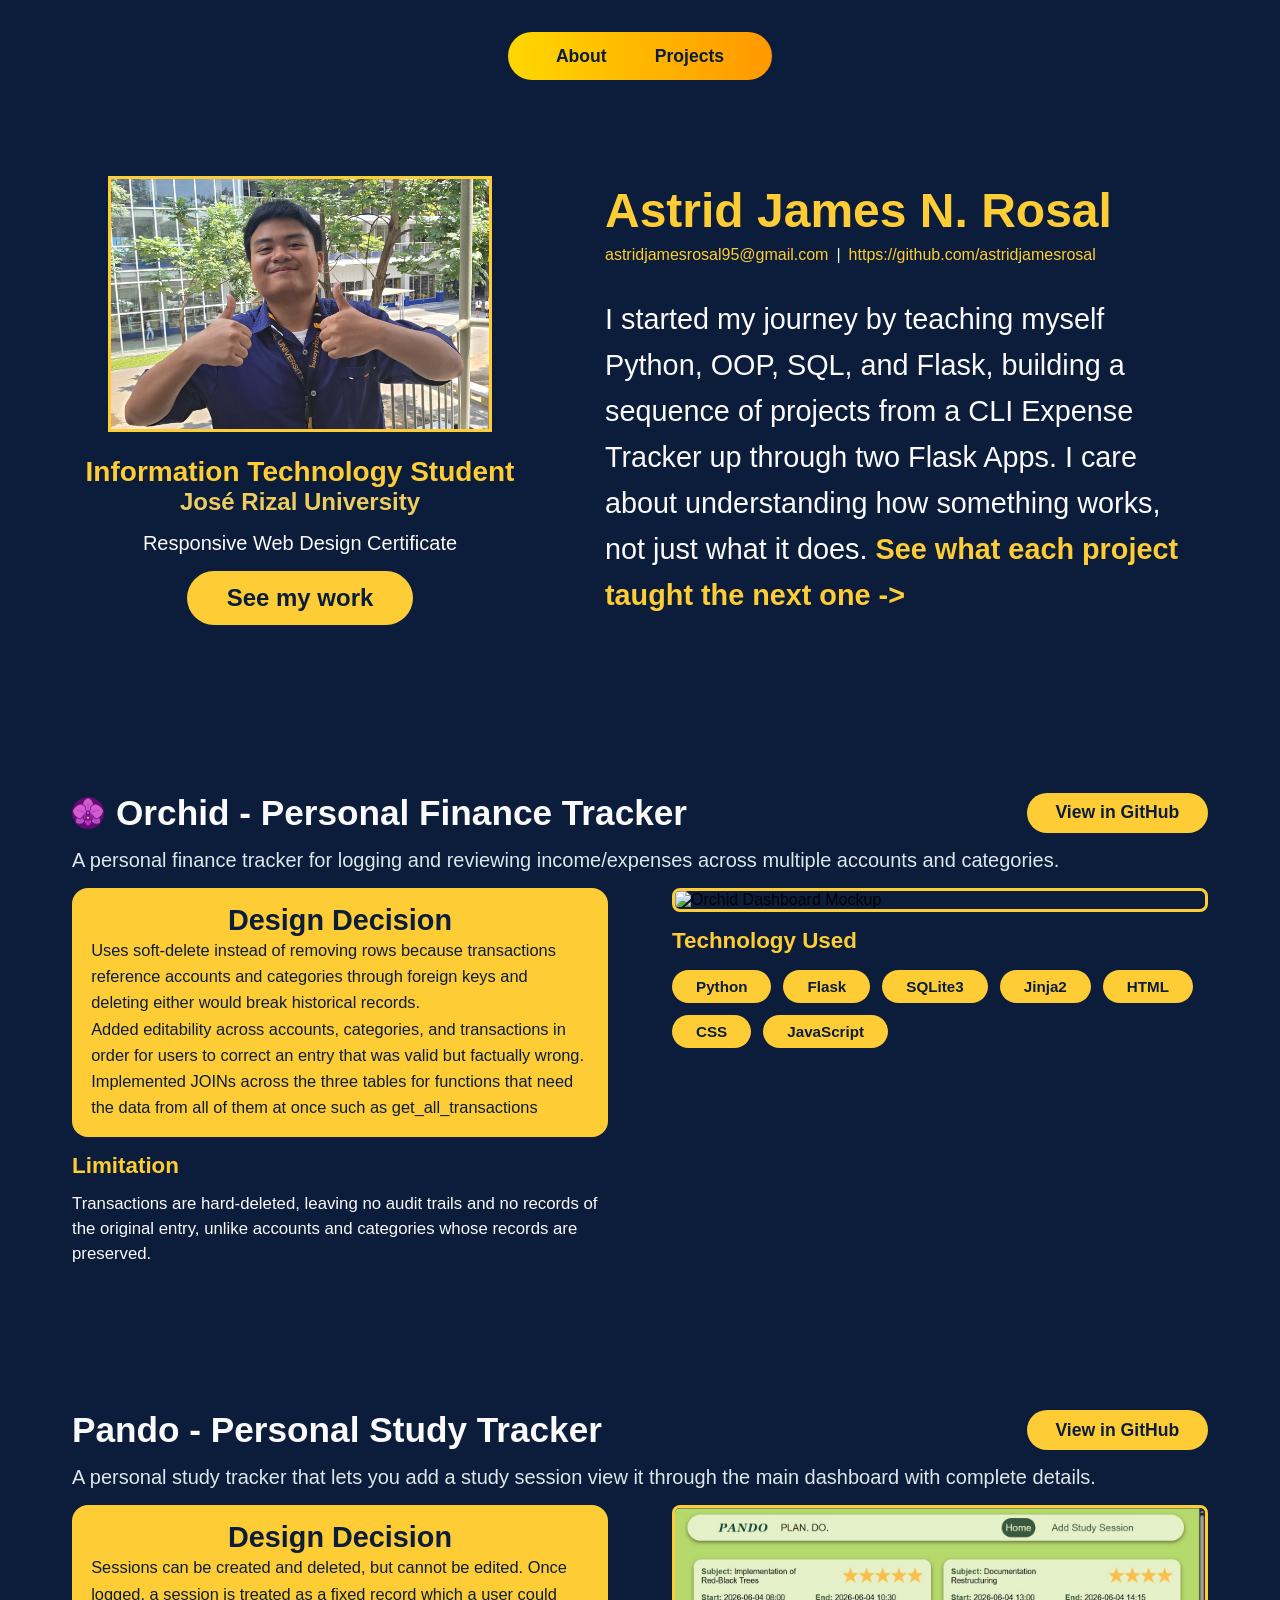
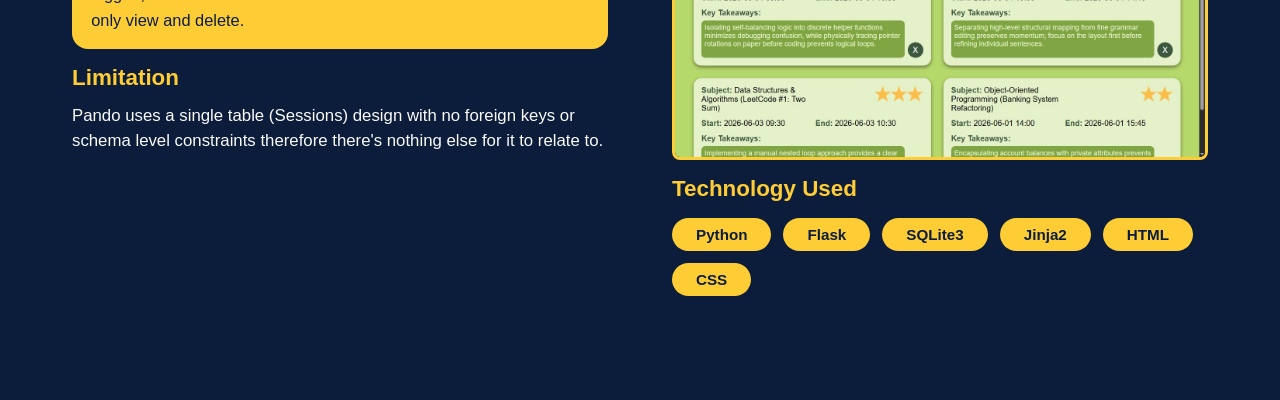
==== index.html @ 2fcb9006 "Rename portfolioindex to index for Github Deployment" ====
<!DOCTYPE html>
<html lang="en">
<head>
    <meta charset="UTF-8">
    <meta name="viewport" content="width=device-width, initial-scale=1.0">
    <title>Portfolio</title>
    <link rel="stylesheet" href="portfoliostyle.css">
</head>
<body>
        <div class="nav_bar">
            <nav>
                <ul>
                <li><a href="#About">About</a></li>
                <li><a href="#Projects">Projects</a></li>
                </ul>
            </nav>
        </div>

    <section class="about" id="About">
        <div class="about_left_side">
            <img src="static/portfolio_picture.jpg" class="about_picture" alt="portfolio_picture">
            <p class="about_student">Information Technology Student</p>
            <p class="about_school">José Rizal University</p>
            <a class="about_certificate" href="#cert-modal">Responsive Web Design Certificate</a>
            <a class="about_action" href="#Projects">See my work</a>
        </div>
        <div class="about_right_side">
            <p class="about_name">Astrid James N. Rosal</p>
            <div class="about_contact_section">
                <a class="about_contact" href="mailto:astridjamesrosal95@gmail.com">astridjamesrosal95@gmail.com</a>
                <p class="about_divide">|</p>
                <a class="about_contact" href="https://github.com/astridjamesrosal" target="_blank" rel="noopener noreferrer">https://github.com/astridjamesrosal</a>
            </div>
            <p class="about_description">I started my journey by teaching myself Python, OOP, SQL, and Flask, 
                building a sequence of projects from a CLI Expense Tracker up through two Flask Apps. 
                I care about understanding how something works, not just what it does. 
                <a href="journey.html">See what each project taught the next one -></a></p>
        </div>
    </section>

    <section class="projects" id="Projects">
        <div class="project_container">
            <header class="project_header">
                <div class="project_title_contents">
                    <img src="static/orchid_logo.jpg" class="project_logo">
                    <h3 class="project_title">Orchid - Personal Finance Tracker</h3>
                </div>
                <a href="https://github.com/astridjamesrosal/flask-phase/tree/main/project6_finance_tracker" target="_blank" rel="noopener noreferrer" class="github_btn">
                    View in GitHub
                </a>
            </header>
            <p class="project_description">
                A personal finance tracker for logging and reviewing income/expenses across multiple accounts and categories.</p>
            <div class="project_main_body">
                <div class="project_main_left">
                    <div class="project_design">
                        <h4 class="design_decision_title">Design Decision</h4>
                        <p class="design_points">Uses soft-delete instead of removing rows because transactions reference accounts and categories through foreign keys and deleting either would break historical records.</p>
                        <p class="design_points">Added editability across accounts, categories, and transactions in order for users to correct an entry that was valid but factually wrong.</p>
                        <p class="design_points">Implemented JOINs across the three tables for functions that need the data from all of them at once such as get_all_transactions</p>
                    </div>
                    <div class="project_limitation">
                        <h4 class="limitation_header">Limitation</h4>
                        <p class="limitation_points">Transactions are hard-deleted, leaving no audit trails and no records of the original entry, unlike accounts and categories whose records are preserved.</p>
                    </div>
                </div>
                <div class="project_main_right">
                    <div class="project_image">
                        <img src="/static/Populated_Main_page.jpg" alt="Orchid Dashboard Mockup" class="project_screenshot">
                    </div> 
                    <div class="technology_used_contents">
                        <h4 class="technology_used_title">Technology Used</h4>
                        <ul class="technology_used_container">
                            <li class="technology_used">Python</li>
                            <li class="technology_used">Flask</li>
                            <li class="technology_used">SQLite3</li>
                            <li class="technology_used">Jinja2</li>
                            <li class="technology_used">HTML</li>
                            <li class="technology_used">CSS</li>
                            <li class="technology_used">JavaScript</li>
                        </ul>
                    </div>
                </div>
            </div>
        </div>
    </section>

    <section class="projects" id="Projects">
        <div class="project_container">
            <header class="project_header">
                <div class="project_title_contents">
                    <h3 class="project_title">Pando - Personal Study Tracker</h3>
                </div>
                <a href="https://github.com/astridjamesrosal/flask-phase/tree/main/project5_study_tracker" target="_blank" rel="noopener noreferrer" class="github_btn">
                    View in GitHub
                </a>
            </header>
            <p class="project_description">
                A personal study tracker that lets you add a study session view it through the main dashboard with complete details.</p>
            <div class="project_main_body">
                <div class="project_main_left">
                    <div class="project_design">
                        <h4 class="design_decision_title">Design Decision</h4>
                        <p class="design_points">Sessions can be created and deleted, but cannot be edited. Once logged, a session is treated as a fixed record which a user could only view and delete.</p>
                    </div>
                    <div class="project_limitation">
                        <h4 class="limitation_header">Limitation</h4>
                        <p class="limitation_points">Pando uses a single table (Sessions) design with no foreign keys or schema level constraints therefore there's nothing else for it to relate to.</p>
                    </div>
                </div>
                <div class="project_main_right">
                    <div class="project_image">
                        <img src="/static/Pando_Main-Hub.jpg" alt="Orchid Dashboard Mockup" class="project_screenshot">
                    </div> 
                    <div class="technology_used_contents">
                        <h4 class="technology_used_title">Technology Used</h4>
                        <ul class="technology_used_container">
                            <li class="technology_used">Python</li>
                            <li class="technology_used">Flask</li>
                            <li class="technology_used">SQLite3</li>
                            <li class="technology_used">Jinja2</li>
                            <li class="technology_used">HTML</li>
                            <li class="technology_used">CSS</li>
                        </ul>
                    </div>
                </div>
            </div>
        </div>
    </section>

    <dialog id="cert-modal" class="modal_overlay">
        <div class="modal_content">
            <a href="#About" class="modal_close">x</a>
            <img src="/static/Certificate.jpg" alt="Responsive Web Design Certificate" class="modal_image">
        </div>
    </dialog>

</body>
</html>
---- portfoliostyle.css ----
:root {
    --dark-blue: #0b1d3a;
    --yellow-color: #fecc35;
    --light-yellow: #eecd60;
    --light-blue: #dce6eb;
    --white-font: #fafafa;
    --navbar-color: linear-gradient(to right, #FFD700, #FF9800);
    --journey-bg: linear-gradient(to right, #dce6eb, #92a8e1); 
}

* {
    scroll-behavior: smooth;
    box-sizing: border-box;
    margin: 0;
}

body {
    background-color: var(--dark-blue);
    font-family: 'Inter', sans-serif;
}

/* Nav Bar */

.nav_bar {
    display: flex;
    justify-content: center;
    align-items: center;
    background: var(--navbar-color);
    border-radius: 35rem;
    padding: 0.75rem 2rem;
    position: sticky;
    top: 2rem;
    margin-inline: auto;
    width: max-content;
    height: 3rem;
    z-index: 100;
}

ul {
    padding-left: 0;
    display: flex;
    list-style-type: none;
    gap: 1rem;
    margin: 0;
}

ul li a {
    text-decoration: none;
    color: var(--dark-blue);
    font-size: 1.1rem;
    font-weight: 800;
    white-space: nowrap;
    padding: 0.5rem 1rem;
    border-radius: 32.35rem;
}

ul li a:hover {
    background-color: var(--dark-blue);
    color: var(--white-font);
}

/* Certificate Modal */

.modal_overlay {
    display: none;
    position: fixed;
    top: 0;
    left: 0;
    width: 100vw;
    height: 100vh;
    background-color: rgba(11, 29, 58, 0.85); 
    z-index: 1000;
    justify-content: center;
    align-items: center;
}

.modal_overlay:target {
    display: flex;
}

.modal_content {
    position: relative;
    max-width: 90%;
    max-height: 80vh;
}

.modal_image {
    max-width: 100%;
    max-height: 80vh;
    border: 4px solid var(--yellow-color);
    border-radius: 0.5rem;
    object-fit: contain;
}

.modal_close {
    position: absolute;
    top: -3rem;
    right: 0;
    color: var(--yellow-color);
    font-size: 2.5rem;
    text-decoration: none;
    font-weight: bold;
    transition: transform 0.2s ease;
}

/* About Section */

#About {
    scroll-margin-top: 12rem;
    display: flex;
    align-items: center;      
    justify-content: center;       
    margin: 8rem auto 8rem auto;  
    padding: 0 2rem;
    gap: 5rem;            
}

.about_left_side {
    display: flex;
    flex-direction: column;
    align-items: center;      
    text-align: center;
    flex: 1;
    max-width: 450px;
}

.about_picture {
    height: 16rem;
    width: 24rem;
    object-fit: cover;
    border: 3px solid var(--yellow-color); 
    margin-bottom: 1rem;
}

.about_student {
    color: var(--yellow-color);
    font-weight: 800;
    font-size: 1.75rem;
    margin: 0.5rem 0 0 0;
}

.about_school {
    color: var(--light-yellow);
    font-weight: 600;
    font-size: 1.5rem;
    margin: 0 0 1rem 0;
}

.about_certificate {
    color: var(--white-font);
    text-decoration: none;
    font-size: 1.25rem;
    margin: 0 0 1rem 0;
}

.about_action {
    background-color: var(--yellow-color);
    color: var(--dark-blue);
    font-weight: 800;
    font-size: 1.5rem;
    padding: 0.8rem 2.5rem;
    border-radius: 35rem;
    text-decoration: none;
    transition: transform 0.2s ease;
}

.about_action:hover {
    transform: scale(1.05);
    background: var(--navbar-color);
}

.about_right_side {
    display: flex;
    flex-direction: column;
    align-items: flex-start;  
    flex: 1;
    max-width: 600px;
}

.about_name {
    color: var(--yellow-color);
    font-size: 3rem;
    font-weight: 800;
    margin-bottom: 0.5rem;
}

.about_contact_section {
    display: flex;
    align-items: center;
    gap: 0.5rem;
    margin: 0 0 2rem 0;
}

.about_contact {
    color: var(--yellow-color);
    font-size: 1rem;
    margin: 0;
    text-decoration: none;
    transition: transform 0.2s ease-in-out;
}

.about_contact:hover {
    transform: scale(1.05);
}

.about_divide {
    color: var(--white-font);
    margin: 0;
}

.about_description {
    color: var(--white-font);
    font-size: 1.8rem;
    line-height: 1.6;
    margin: 0;
    max-width: 585px;
}

.about_description a {
    text-decoration: none;
    color: var(--yellow-color);
    font-weight: 700;
    border-bottom: 2px solid transparent;
}

.about_description a:hover {
    border-bottom-color: var(--yellow-color);
}

/* Projects Section */

#Projects {
    scroll-margin-top: 4rem;
}

.project_container {
    margin: 4rem 2rem;
    padding: 2.5rem;
}

.project_header {
    display: flex;
    justify-content: space-between;
    align-items: center;
    margin-bottom: 1rem;
    width: 100%;
}

.project_title_contents {
    display: flex;
    align-items: center;
    gap: 0.75rem;
}

.project_logo {
    height: 2rem;
    width: 2rem;
}

.project_title {
    color: var(--white-font);
    font-size: 2.2rem;
    font-weight: 800;
    margin: 0;
}

.github_btn {
    background-color: var(--yellow-color);
    color: var(--dark-blue);
    font-weight: 700;
    font-size: 1.1rem;
    padding: 0.6rem 1.8rem;
    border-radius: 35rem;
    text-decoration: none;
    white-space: nowrap;
    transition: transform 0.3s ease;
}

.github_btn:hover {
    transform: scale(1.05);
    background: var(--navbar-color);
}

.project_description {
    color: var(--light-blue);
    font-size: 1.25rem;
    margin-top: 0;
    margin-bottom: 1rem;
}

.project_main_body {
    display: flex;
    gap: 4rem;
    align-items: flex-start;
    width: 100%;
}

.project_main_left, 
.project_main_right {
    flex: 1;
    width: 50%;
}

.project_design {
    background: var(--yellow-color);
    color: var(--dark-blue);
    padding: 1rem 1.2rem;
    border-radius: 1rem;
    margin-bottom: 1rem;
}

.design_decision_title {
    font-size: 1.8rem;
    font-weight: 800;
    text-align: center;
}

.design_points {
    font-size: 1.025rem;
    line-height: 1.6;
}

.project_limitation {
    margin-top: 1rem;
}

.limitation_header {
    color: var(--yellow-color);
    font-size: 1.4rem;
    font-weight: 700;
    margin-top: 0;
    margin-bottom: 0.75rem;
}

.limitation_points {
    color: var(--white-font);
    font-size: 1.05rem;
    line-height: 1.5;
}

.project_image {
    width: 100%;
    border: 3px solid var(--yellow-color);
    border-radius: 0.5rem;
    overflow: hidden; 
    margin-bottom: 1rem;
    display: flex;
}

.project_screenshot {
    width: 100%;
    height: auto;
    object-fit: cover;
    display: block;
}

.technology_used_title {
    color: var(--yellow-color);
    font-size: 1.4rem;
    font-weight: 700;
    margin-top: 0;
    margin-bottom: 1rem;
}

.technology_used_container {
    list-style: none;
    padding-left: 0;
    margin: 0;
    display: flex;
    flex-wrap: wrap;
    gap: 0.75rem;
}

.technology_used {
    background-color: var(--yellow-color);
    color: var(--dark-blue);
    font-weight: 600;
    font-size: 0.95rem;
    padding: 0.5rem 1.5rem;
    border-radius: 35rem; 
    white-space: nowrap;
}

/* Responsive Design for smaller screens */

@media screen and (max-width: 968px) {

    body {
        overflow-x: hidden; 
    }

    .nav_bar {
        width: 90%;
        max-width: 400px;
        padding: 0.5rem 1rem;
        top: 1rem;
    }

    .nav_bar ul {
        justify-content: center;
        gap: 1.5rem;
    }

    #About {
        flex-direction: column; 
        align-items: center;
        text-align: center;
        margin: 2rem 0;
        padding: 0 1rem;
        gap: 2rem;
    }

    .about_left_side, 
    .about_right_side {
        width: 100%;
        max-width: 100%;
        display: flex;
        flex-direction: column;
        align-items: center;
        justify-content: center;
    }

    .about_picture {
        width: 100%;
        max-width: 240px; 
        height: auto;
    }

    .about_certificate,
    .about_action {
        width: 100%;
        max-width: 320px; 
        text-align: center;
        margin-inline: auto;
    }

    .about_contact_section {
        flex-direction: column;
        gap: 0.75rem;
        width: 100%;
        margin-bottom: 1.5rem;
    }

    .about_divide {
        display: none; 
    }

    .about_description {
        text-align: justify; 
        font-size: 1.1rem;
        line-height: 1.6;
        padding: 0;
        max-width: 100%; 
    }

    .projects {
        padding: 2rem 1rem;
    }

    .project_container {
        margin: 2rem 0;
        padding: 1.5rem 1rem;
        margin-bottom: 4rem;
        margin-top: -2rem;
    }

    .project_header {
        flex-direction: column;
        align-items: center;
        text-align: center;
        gap: 1.5rem;
        margin-bottom: 1.5rem;
    }

    .project_title_contents {
        flex-direction: column; 
        align-items: center;
        gap: 0.5rem;
    }

    .project_logo {
        width: 50px;
        height: 50px;
    }

    .project_title {
        font-size: 1.5rem;
        text-align: center;
    }

    .github_btn {
        width: auto;
        padding: 0.6rem 2rem;
    }

    .project_description {
        text-align: center;
        font-size: 1.05rem;
        margin-bottom: 2rem;
    }

    .project_main_body {
        flex-direction: column;
        gap: 2.5rem;
    }

    .project_main_left,
    .project_main_right {
        width: 100%;
    }

    .project_design {
        padding: 1.5rem 1.25rem;
        border-radius: 1.5rem;
    }

    .design_decision_title,
    .limitation_header,
    .technology_used_title {
        text-align: center;
        font-size: 1.4rem;
    }

    .design_points,
    .limitation_points {
        font-size: 1rem;
        line-height: 1.5;
        text-align: left;
    }

    .technology_used_container {
        justify-content: center; 
        padding-left: 0;
        gap: 0.5rem;
    }

    .technology_used {
        font-size: 0.85rem;
        padding: 0.4rem 1.2rem;
    }
}

@media screen and (min-width: 969px) and (max-height: 720px) {
    #About {
        margin: 5rem auto 8rem auto; 
    }
}

/* Journey Section */

#Journey {
    scroll-margin-top: 4rem;
    display: grid;
    grid-template-columns: repeat(3, 1fr);
    gap: 5rem;
    max-width: 1280px;
    margin: 0 auto;
    padding: 5rem 2rem;
}

.journey_card {
    background-image: var(--journey-bg);
    display: flex;
    flex-direction: column;
    justify-content: flex-start;
    position: relative; 
    color: var(--dark-blue);
    padding: 1.5rem;
    border-radius: 1.5rem;
}

.journey_title {
    font-weight: 800;
    font-size: 1.4rem;
}

.journey_title a {
    text-decoration: none;
    color: var(--dark-blue);
}

.journey_title a:hover {
    text-decoration: underline;
}

.journey_description {
    font-size: 1rem;
    line-height: 1.2;
    margin-top: 0.5rem;
}

.journey_card::after {
    position: absolute;
    font-size: 2rem;
    font-weight: 800;
    color: var(--yellow-color);
    display: flex;
    align-items: center;
    justify-content: center;
    pointer-events: none;
}

.journey_card.one::after,
.journey_card.two::after,
.journey_card.four::after,
.journey_card.five::after,
.journey_card.seven::after,
.journey_card.eight::after,
.journey_card.ten::after {
    content: "->";
    top: 50%;
    right: -3.8rem;
    transform: translateY(-50%);
}

.journey_footer {
    width: 100%;
    display: flex;
    justify-content: center;
    align-items: center;
    padding: 0 0 2rem 0;
}

.return_btn {
    background-color: var(--yellow-color);
    color: var(--dark-blue);
    text-decoration: none;
    font-weight: 700;
    font-size: 1.1rem;
    padding: 0.8rem 2.2rem;
    border-radius: 0.75rem;
    display: flex;
    align-items: center;
    gap: 0.75rem;
    transition: transform 0.2s ease;
}

.return_btn:hover {
    background-image: var(--navbar-color);
    transform: scale(1.05);
}

/* Responsive Design for Journey Section */

@media screen and (max-width: 1024px) {
    #Journey {
        grid-template-columns: repeat(2, 1fr);
        gap: 5.5rem 4.5rem;
        padding: 4rem 1.5rem;
    }

    .journey_card.one::after,
    .journey_card.two::after,
    .journey_card.three::after,
    .journey_card.four::after,
    .journey_card.five::after,
    .journey_card.six::after,
    .journey_card.seven::after,
    .journey_card.eight::after,
    .journey_card.nine::after,
    .journey_card.ten::after {
        content: none;
        top: auto;
        right: auto;
        left: auto;
        bottom: auto;
        transform: none;
    }

    .journey_card.one::after,
    .journey_card.three::after,
    .journey_card.five::after,
    .journey_card.seven::after,
    .journey_card.nine::after {
        content: "->";
        top: 50%;
        right: -3.2rem; 
        transform: translateY(-50%);
    }
}

@media screen and (max-width: 768px) {
    #Journey {
        grid-template-columns: 1fr; 
        gap: 4.5rem 0; 
        padding: 3rem 1rem;
        box-sizing: border-box;
    }

    .journey_card {
        padding: 1.25rem;
        border-radius: 1rem;
    }

    .journey_title {
        font-size: 1.25rem;
    }

    .journey_description {
        font-size: 0.95rem;
        line-height: 1.3;
    }

    .journey_card::after {
        content: "->";
        position: absolute;
        font-size: 1.75rem;
        font-weight: 800;
        color: var(--yellow-color);
        display: flex;
        align-items: center;
        justify-content: center;
        pointer-events: none;
    }

    .journey_card.one::after,
    .journey_card.two::after,
    .journey_card.three::after,
    .journey_card.four::after,
    .journey_card.five::after,
    .journey_card.six::after,
    .journey_card.seven::after,
    .journey_card.eight::after,
    .journey_card.nine::after,
    .journey_card.ten::after {
        content: "->";
        top: auto;
        right: auto;
        left: 50%;
        bottom: -3.5rem;
        transform: translateX(-50%) rotate(90deg);
    }

    .journey_card.eleven::after {
        content: none;
    }

    .return_btn {
        width: 100%;
        max-width: 280px;
        justify-content: center;
        font-size: 1rem;
        padding: 0.75rem 0;
    }
}
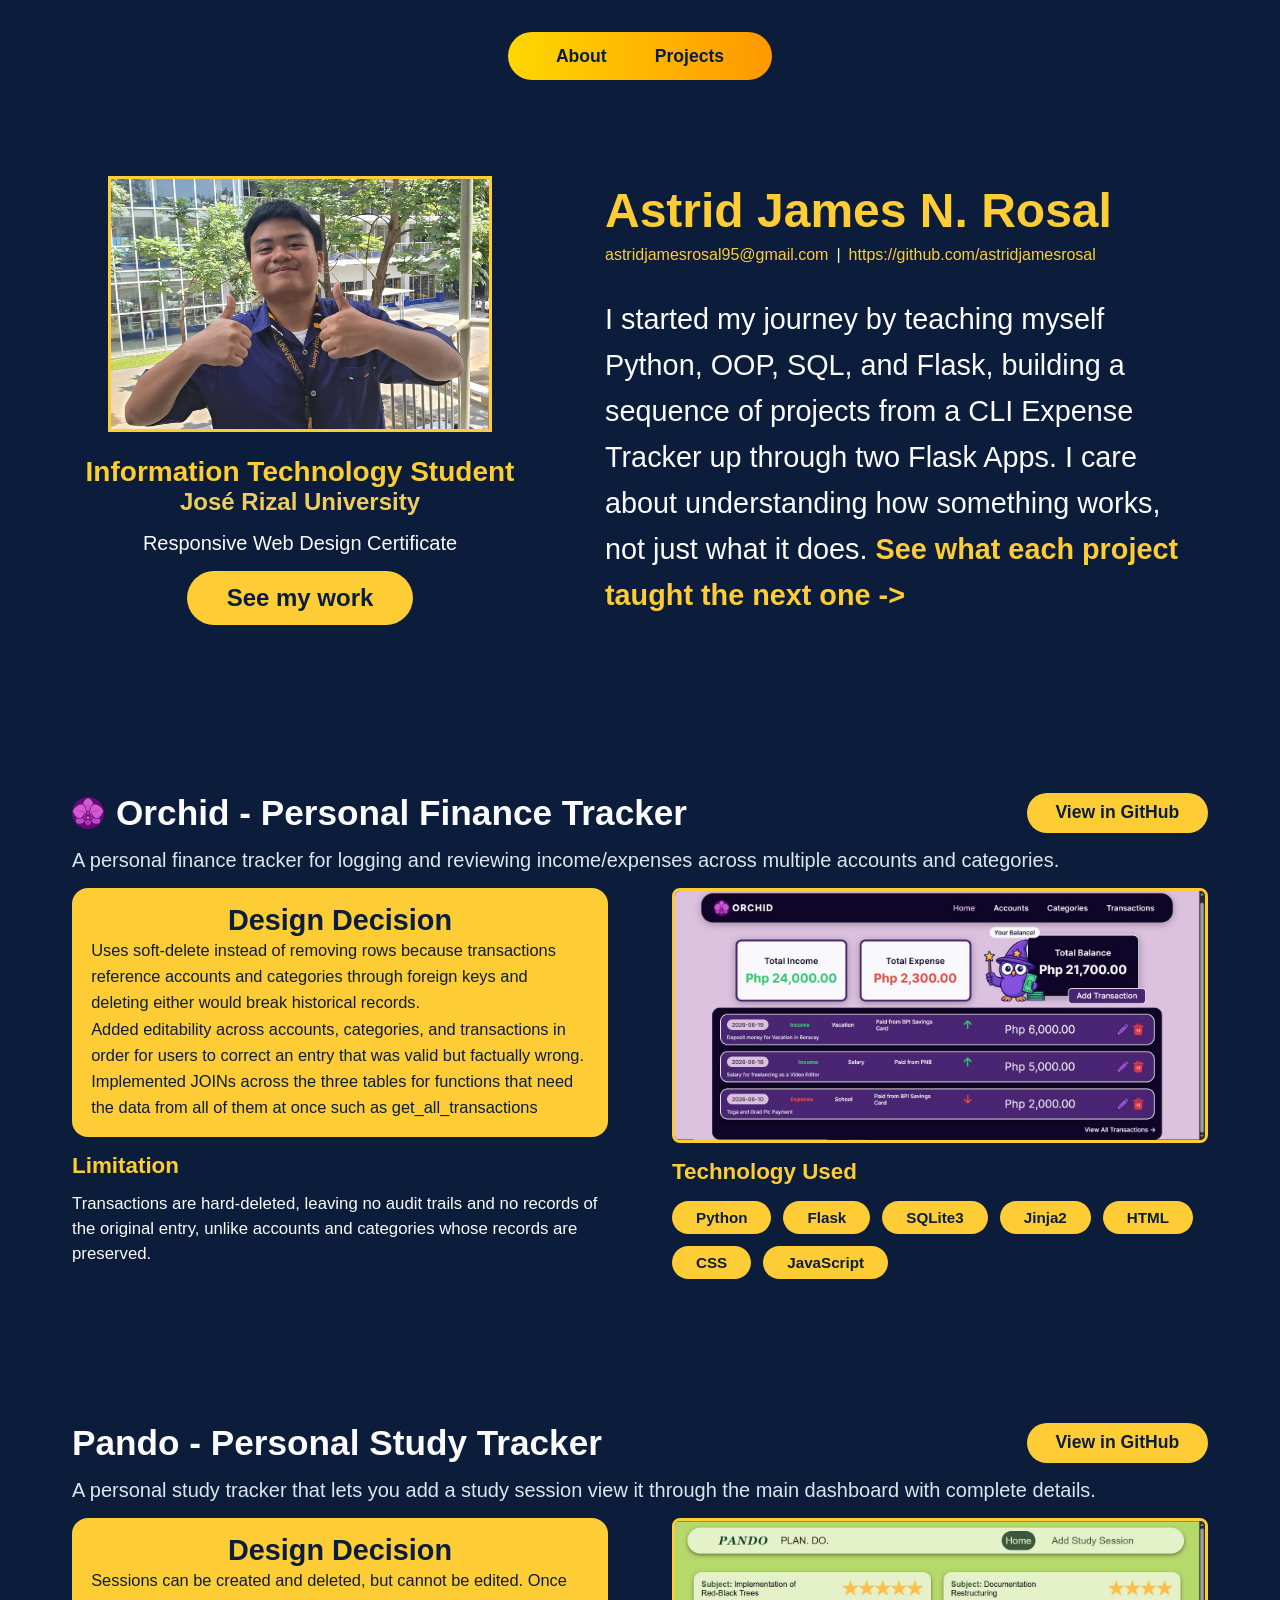
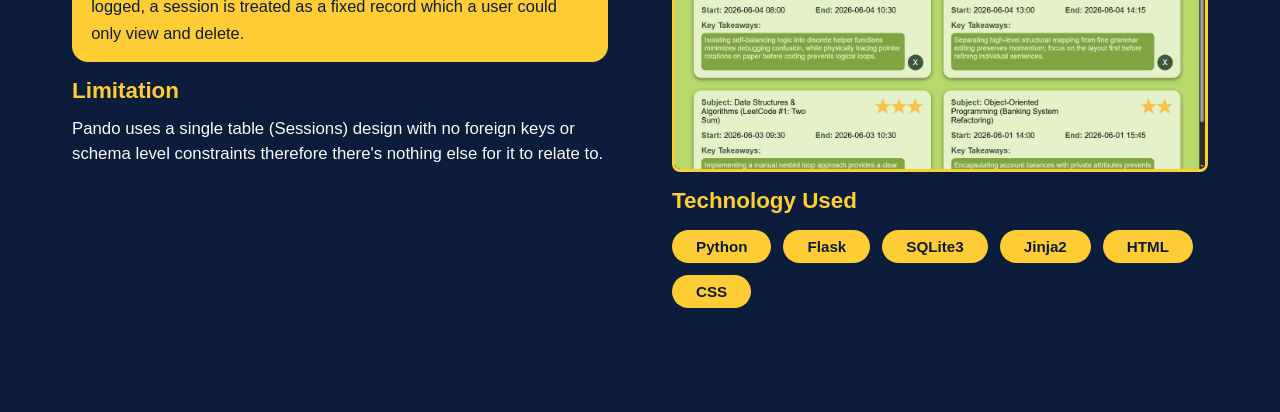
==== commit d20330d5: "Update README, and correct home href in journey" ====
--- a/index.html
+++ b/index.html
@@ -66,7 +66,7 @@
                 </div>
                 <div class="project_main_right">
                     <div class="project_image">
-                        <img src="/static/Populated_Main_page.jpg" alt="Orchid Dashboard Mockup" class="project_screenshot">
+                        <img src="/static/Populated_Main_Page.jpg" alt="Orchid Dashboard Mockup" class="project_screenshot">
                     </div> 
                     <div class="technology_used_contents">
                         <h4 class="technology_used_title">Technology Used</h4>
